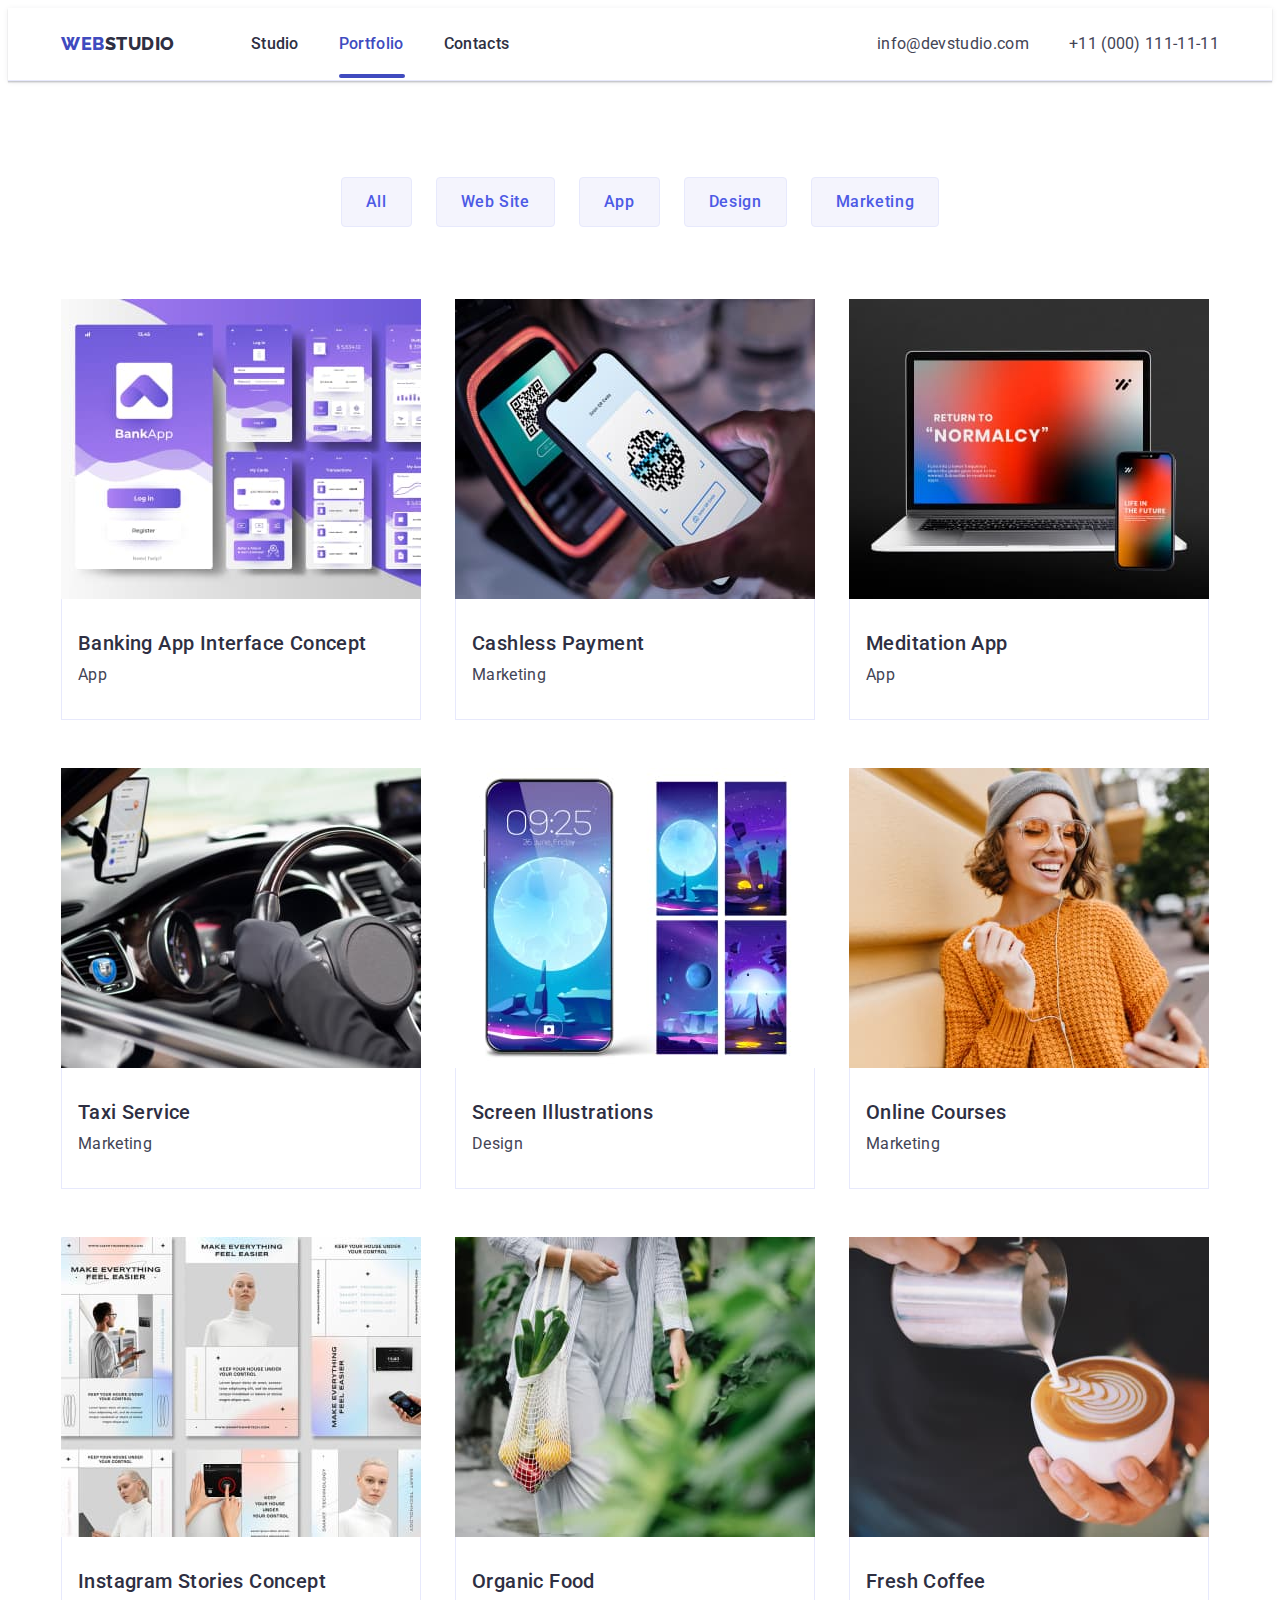
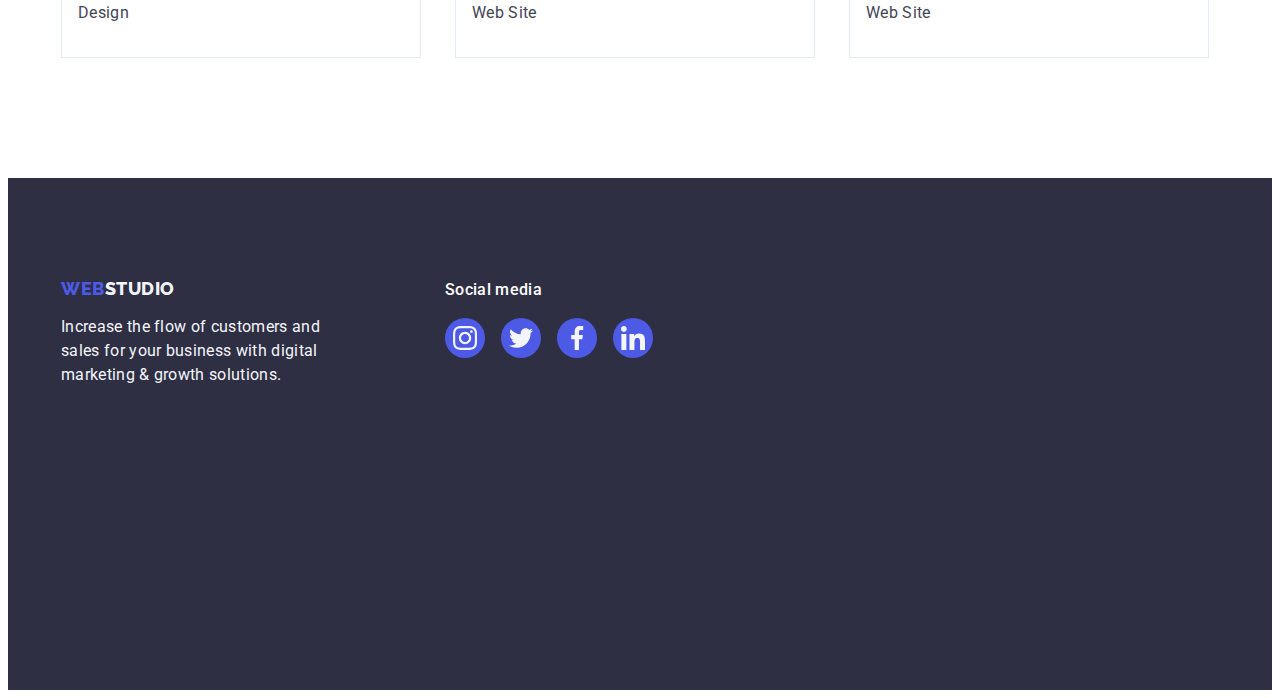
==== portfolio.html @ 7e8d389c "Initial commit" ====
<!DOCTYPE html>
<html lang="en">
<head>
   <meta charset="UTF-8">
   <meta name="viewport" content="width=device-width, initial-scale=1.0">
   <link rel="preconnect" href="https://fonts.googleapis.com">
   <link rel="preconnect" href="https://fonts.gstatic.com" crossorigin>
   <link href="https://fonts.googleapis.com/css2?family=Raleway:wght@800&family=Roboto:wght@400;500;700;900&display=swap" rel="stylesheet">
   <link rel="stylesheet" href="https://cdnjs.cloudflare.com/ajax/libs/modern-normalize/2.0.0/modern-normalize.min.css" integrity="sha512-4xo8blKMVCiXpTaLzQSLSw3KFOVPWhm/TRtuPVc4WG6kUgjH6J03IBuG7JZPkcWMxJ5huwaBpOpnwYElP/m6wg==" crossorigin="anonymous" referrerpolicy="no-referrer" />
   <link rel="stylesheet" href="./css/styles.css">
   <title>Portfolio</title>
</head>
<body>
   <header class="header">
      <div class="container">
         <nav class="header__nav">
            <a href="./portfolio.html" class="link">Web<span class="header__span">Studio</span></a>
            <ul class="list">
               <li class="list__block link">
                  <a href="./index.html" class="rows link">Studio</a>
               </li>
               <li class="list__block link">
                  <a href="./portfolio.html" class="rows link current-portfolio">Portfolio</a>
               </li>
               <li class="list__block link">
                  <a href="" class="rows link">Contacts</a>
               </li>
            </ul>
         </nav>
         <address class="header__contacts">
            <ul class="list">
               <li>
                  <a class="list link" href="mailto:info@devstudio.com">info@devstudio.com</a>
               </li>
               <li>
                  <a class="list link" href="tel:+110001111111">+11 (000) 111-11-11</a>
               </li>
            </ul>
         </address>
      </div>
   </header>
   <main>
      <section class="section categories">
         <div class="container">
            <h1 class="visually-hidden">abc</h1>
            <ul class="list first">
               <li>
                  <button class="categories__btn" type="button">All</button>
               </li>
               <li>
                  <button class="categories__btn" type="button">Web Site</button>
               </li>
               <li>
                  <button class="categories__btn" type="button">App</button>
               </li>
               <li>
                  <button class="categories__btn" type="button">Design</button>
               </li>
               <li>
                  <button class="categories__btn" type="button">Marketing</button>
               </li>
            </ul>
            <ul class="list second">
               <li class="list width">
                  <a class="link second-link" href="">
                     <div class="box-overlay">
                        <img width="360" height="300" src="./images/portfolio/img1.jpg" alt="Banking App Interface Concept">
                        <p class="paragraph overlay">14 Stylish and User-Friendly App Design Concepts · Task Manager App · Calorie Tracker App · Exotic Fruit Ecommerce App · Cloud Storage App</p>
                     </div>
                     <div class="link__border">
                        <h2 class="link__title">Banking App Interface Concept</h2>
                        <p class="link__descr">App</p>
                     </div>
                  </a>
               </li>
               <li class="list width">
                  <a href="" class="link second-link">
                     <div class="box-overlay">
                        <img width="360" height="300" src="./images/portfolio/img2.jpg" alt="Cashless Payment">
                        <p class="paragraph overlay">14 Stylish and User-Friendly App Design Concepts · Task Manager App · Calorie Tracker App · Exotic Fruit Ecommerce App · Cloud Storage App</p>
                     </div>
                     <div class="link__border">
                        <h2 class="link__title">Cashless Payment</h2>
                     <p class="link__descr">Marketing</p>
                     </div>
                  </a>
               </li>
               <li class="list width">
                  <a href="" class="link second-link">
                     <div class="box-overlay">
                        <img width="360" height="300" src="./images/portfolio/img3.jpg" alt="Meditation App">
                        <p class="paragraph overlay">14 Stylish and User-Friendly App Design Concepts · Task Manager App · Calorie Tracker App · Exotic Fruit Ecommerce App · Cloud Storage App</p>
                     </div>
                     <div class="link__border">
                        <h2 class="link__title">Meditation App</h2>
                     <p class="link__descr">App</p>
                     </div>
                  </a>
               </li>
               <li class="list width">
                  <a href="" class="link second-link">
                     <div class="box-overlay">
                        <img width="360" height="300" src="./images/portfolio/img4.jpg" alt="Taxi Service">
                        <p class="paragraph overlay">14 Stylish and User-Friendly App Design Concepts · Task Manager App · Calorie Tracker App · Exotic Fruit Ecommerce App · Cloud Storage App</p>
                     </div>
                     <div class="link__border">
                        <h2 class="link__title">Taxi Service</h2>
                     <p class="link__descr">Marketing</p>
                     </div>
                  </a>
               </li>
               <li class="list width">
                  <a href="" class="link second-link">
                     <div class="box-overlay">
                        <img width="360" height="300" src="./images/portfolio/img5.jpg" alt="Screen Illustrations">
                        <p class="paragraph overlay">14 Stylish and User-Friendly App Design Concepts · Task Manager App · Calorie Tracker App · Exotic Fruit Ecommerce App · Cloud Storage App</p>
                     </div>
                     <div class="link__border">
                        <h2 class="link__title">Screen Illustrations</h2>
                     <p class="link__descr">Design</p>
                     </div>
                  </a>
               </li>
               <li class="list width">
                  <a href="" class="link second-link">
                     <div class="box-overlay">
                        <img width="360" height="300" src="./images/portfolio/img6.jpg" alt="Online Courses">
                        <p class="paragraph overlay">14 Stylish and User-Friendly App Design Concepts · Task Manager App · Calorie Tracker App · Exotic Fruit Ecommerce App · Cloud Storage App</p>
                     </div>
                     <div class="link__border">
                        <h2 class="link__title">Online Courses</h2>
                     <p class="link__descr">Marketing</p>
                     </div>
                  </a>
               </li>
               <li class="list width">
                  <a class="link second-link" href="">
                     <div class="box-overlay">
                        <img width="360" height="300" src="./images/portfolio/img7.jpg" alt="Instagram Stories Concept">
                        <p class="paragraph overlay">14 Stylish and User-Friendly App Design Concepts · Task Manager App · Calorie Tracker App · Exotic Fruit Ecommerce App · Cloud Storage App</p>
                     </div>
                     <div class="link__border">
                        <h2 class="link__title">Instagram Stories Concept</h2>
                     <p class="link__descr">Design</p>
                     </div>
                  </a>
               </li>
               <li class="list width">
                  <a class="link second-link" href="">
                     <div class="box-overlay">
                        <img width="360" height="300" src="./images/portfolio/img8.jpg" alt="Organic Food">
                        <p class="paragraph overlay">14 Stylish and User-Friendly App Design Concepts · Task Manager App · Calorie Tracker App · Exotic Fruit Ecommerce App · Cloud Storage App</p>
                     </div>
                     <div class="link__border">
                        <h2 class="link__title">Organic Food</h2>
                        <p class="link__descr">Web Site</p>
                     </div>
                  </a>
               </li>
               <li class="list width">
                  <a class="link second-link" href="">
                     <div class="box-overlay">
                        <img width="360" height="300" src="./images/portfolio/img9.jpg" alt="Fresh Coffee">
                        <p class="paragraph overlay">14 Stylish and User-Friendly App Design Concepts · Task Manager App · Calorie Tracker App · Exotic Fruit Ecommerce App · Cloud Storage App</p>
                     </div>
                     <div class="link__border">
                        <h2 class="link__title">Fresh Coffee</h2>
                     <p class="link__descr">Web Site</p>
                     </div>
                  </a>
               </li>
            </ul>
         </div>
      </section>
   </main>
   <footer class="footer">
      <div class="container footer-box">
         <div class="footer-title">
            <a href="./portfolio.html" class="footer__link link">Web<span class="link__span">Studio</span></a>
            <p class="footer__descr">Increase the flow of customers and sales for your business with digital marketing & growth solutions.</p>
         </div>
         <div class="social-links-box">
            <p class="links-title">Social media</p>
         <ul class="list-box">
            <li class="team-icons svg">
               <a href="" class="team-icons svg-link">
                  <svg width="24" height="24" class="icon icon-footer"><use href="./images/icons.svg#icon-instagram"></use></svg>
               </a>
            </li>
            <li class="team-icons svg">
               <a href="" class="team-icons svg-link">
                  <svg width="24" height="24" class="icon icon-footer"><use href="./images/icons.svg#icon-twitter"></use></svg>
               </a>
            </li>
            <li class="team-icons svg">
               <a href="" class="team-icons svg-link">
                  <svg width="24" height="24" class="icon icon-footer"><use href="./images/icons.svg#icon-facebook"></use></svg>
               </a>
            </li>
            <li class="team-icons svg">
               <a href="" class="team-icons svg-link">
                  <svg width="24" height="24" class="icon icon-footer"><use href="./images/icons.svg#icon-linkedin"></use></svg>
               </a>
            </li>
            </ul>
      </div>
      </div>
   </footer>
   <script src="./js/modal.js"></script>
</body>
</html>
---- css/styles.css ----
.container {
   width: 1158px;
   margin: 0 auto;
   padding: 0 15px;
}
:root {
   --cloud: #f4f4fd;
   --cornflower: #e7e9fc;
   --iris: #4d5ae5;
   --navyblue: #2E2F42;
   --ocean: #404BBF;
   --slate: #434455;
   --white: #FFFFFF;
   --lightslate: #8E8F99;
   --green: #31d0aa;
}
h1, h2, h3, h4, h5, h6 {
   margin: 0;
}
p {
   margin: 0;
}
ul {
   margin: 0;
   padding-left: 0;
}

img {
   display: block;
   max-width: 100%;
}

.visually-hidden {
   position: absolute;
   width: 1px;
   height: 1px;
   margin: -1px;
   border: 0;
   padding: 0;
   white-space: nowrap;
   clip-path: inset(100%);
   clip: rect(0 0 0 0);
   overflow: hidden;
   }
body {
   font-family: "Roboto", sans-serif;
   list-style-type: none;
   color: var(--slate);
   background-color: var(--white);
}
.header {
   border-bottom: 1px solid var(--cornflower);
   box-shadow: 0px 2px 1px rgba(46, 47, 66, 0.08), 0px 1px 1px rgba(46, 47, 66, 0.16), 0px 1px 6px rgba(46, 47, 66, 0.08);
}

.header .container {
   display: flex;
   justify-content: space-between;
   align-items: center;
   margin-right: 332px;
   margin: 0 auto;
   padding: 0 15px;
   
}
.header__contacts {
}

.header__nav .list {
   list-style-type: none;
   display: flex;
   justify-content: space-between;
   align-items: center;
   gap: 40px; 
   position: relative;
}

.header__nav {
   display: flex;
   justify-content: space-between;
   align-items: center;
   /* gap: 76px; */
}

.header__contacts .list {
   display: flex;
   justify-content: space-between;
   transition: color 250ms cubic-bezier(0.4, 0, 0.2, 1);
   gap: 40px;
}
.header__nav .link {
   margin-right: 76px;
   position: relative;
   color: #404bbf;
}
.list__block.link {
   margin-right: 0;
   padding-top: 24px;
   padding-bottom: 24px;
}

.link__s {
   margin-right: 0;
}
.link__rows a:hover {
   color: var(--ocean);
}
.link__rows a:focus {
   color: var(--ocean);
}
.rows.link {
   margin-right: 0;
   color:  #404bbf;
   transition: color 250ms cubic-bezier(0.4, 0, 0.2, 1);
   /* padding: 24px 0; */
}

.section.list {
   padding: 120px 0;
}
.link {
   text-transform: uppercase;
   text-decoration: none;
   font-weight: 800;
   color: var(--navyblue);
   line-height: 1.17;
   line-height: 0.03em;
   font-size: 18px;
   font-family: "Raleway", sans-serif;
}
.link span {
   color: var(--iris);
}

.header__categories {
   list-style-type: none;

}
.header__contacts {
   font-style: normal;
   display: flex;
   align-items: center;
}
/* .section.main .container {
   height: 600px;
   padding: 188px 0;
   max-width: 1440px;
   background-repeat: no-repeat;
   background-position: center;
   background-size: cover;
   margin: 0 auto;
} */

.list a {
   color: var(--slate);
}
.link__rows.link {
   color: var(--navyblue);
   font-size: 16px;
   letter-spacing: 0.32px;
   font-weight: 500;
}
.header__categories a {
}

.list.link {
   font-family: "Roboto", sans-serif;
   font-size: 16px;
   line-height: 1.5;
   letter-spacing: 0.02em;
   font-style: normal;
   list-style-type: none;
   list-style: none; 
   text-transform: none;
   font-weight: 400;
}
.list.link a {
   font-size: 16px;
   line-height: 1.5;
   letter-spacing: 0.02em;
}
.list a {
   text-decoration: none;
   letter-spacing: 0.32px;
}
.section.main {
   padding: 188px 0px;
   background-image: linear-gradient(rgba(46, 47, 66, 0.7), rgba(46, 47, 66, 0.7)),
      url(../images/main_bg.jpg);
   background-repeat: no-repeat;
   background-position: center;
   background-size: cover;
   max-width: 1440px;
   margin: 0 auto;
}
.main__title {
   color: var(--white);
   font-size: 56px;
   line-height: 1.07;
   letter-spacing: 0.02em;
   max-width: 496px;
   text-align: center;
   flex-shrink: 0;
   margin: 0 auto;
   margin-bottom: 48px;
}
.main__button {
   font-family: "Roboto", sans-serif;
   color: #fff;
   background-color: #4D5AE5;
   font-size: 16px;
   font-weight: 500;
   line-height: 1.5;
   letter-spacing: 0.64px;
   cursor: pointer;
   display: block;
   padding: 16px 32px;
   align-items: flex-start;
   gap: 10px;
   margin: 0 auto;
   border-radius: 4px;
   min-width: 169px;
   height: 56px;
   border: none;
   transition: background-color 250ms cubic-bezier(0.4, 0, 0.2, 1);
}
.main__button:hover,
.main__button:focus {
   border: 1px solid transparent;
}
.main__button:hover {
   background-color: var(--ocean);
}
.main__button:focus {
   background-color: var(--ocean);
}

.list-logo {
   display: flex;
   align-items: center;
   justify-content: center;
   width: 264px;
   height: 112px;
   background-color: #f4f4fd;
   border-radius: 4px;
   margin-bottom: 8px;
}

.section .container .list {
   display: flex;
   column-gap: 24px;
   row-gap: 8px;
}
/* .section.list .list {
   display: flex;
   column-gap: 24px;
   flex-direction: row;
   justify-content: space-between;
}
.section.list .list .item {
   display: flex;
   margin-right: 24px;
   flex-direction: column;
   width: calc((100% - 72px) / 4);
   gap: 8px;
   align-items:start;
} */
.section.list .list .item:last-child {
   margin-right: 0;
}
.list .item {
   display: flex;
   width: calc((100% - 72px) / 4);
   flex-direction: column;
   gap: 8px;
   align-items: start;
}
.section.what .list {
   display: flex;
   gap: 24px;
}
.list .what {
   width: calc((100% - 48px) / 3);
}
.list__items {
   list-style-type: none;
   letter-spacing: 0.24px;
}
.list.main {
   width: calc((100% - 72px) / 4);
}

.list__title {
   font-weight: 500;
   font-size: 20px;
   line-height: 1.2;
   letter-spacing: 0.02em;
   color: var(--navyblue);
}
.list__descr {
   line-height: 1.5;
   letter-spacing: 0.02em;
   color: var(--slate);
   font-weight: 400;
   text-align: left;
}

.section.what {
   padding-bottom: 120px;
}
.what__title {
   font-size: 36px;
   font-weight: 700;
   letter-spacing: 0.02em;
   color: var(--navyblue);
   text-transform: capitalize;
   text-align: center;
   line-height: 1.11;
   margin-bottom: 72px;
}
/* .section .what li {
   list-style-type: none;
} */
.section.team {
   background-color: #F4F4FD;
   padding: 120px 0;
}
.team__title {
   text-align: center;
   font-size: 36px;
   line-height: 1.11;
   letter-spacing: 0.02em;
   text-transform: capitalize;
   color: var(--navyblue);
   margin-bottom: 72px;
}
.team li {
   list-style-type: none;
}
.section.team {
   display: flex;
   justify-content: center;
   gap: 24px;
}
.section.team .list {
   display: flex;
}

.list__title {
   text-align: center;
   margin-bottom: 8px;
}
.team__subitem {
   padding: 32px 0;
}
.team__item {
   background-color: #fff;
   text-align: center;
   display: inline-flex;
   padding-bottom: 0px;
   flex-direction: column;
   justify-content: center;
   align-items: center;
   border-radius: 0px 0px 4px 4px;
   box-shadow: 0px 1px 6px rgba(46, 47, 66, 0.08), 0px 1px 1px rgba(46, 47, 66, 0.16), 0px 2px 1px rgba(46, 47, 66, 0.08);;

}
.team__subitem {
   padding: 32px 0;
}
.team-icons {
   display: flex;
   justify-content: center;
   gap: 24px;
}
.svg {
   width: 40px;
   height: 40px;
}

.svg svg {
   fill: var(--cloud);
}
.svg-link {
   width: 100%;
   height: 100%;
   background-color: var(--iris);
   border-radius: 50%;
   display: flex;
   align-items: center;
   justify-content: center;
   transition: background-color 250ms cubic-bezier(0.4, 0, 0.2, 1);
}
.svg-link.team:hover,
.svg-link.team:focus {
   background-color: #404bbf;
}
.svg-link:hover,
.svg-link:focus {
   background-color: var(--green);
}
.icon-footer {
   fill: var(--cloud);
}
.team-descr {
   text-align: center;
   padding-bottom: 8px;
}
.footer {
   color: #fff;
   background-color: #2E2F42;
   height: 312px;
   /* display: flex;
   flex-direction: column;
   justify-content: center; */
   padding: 100px 0;
}

.footer__descr {
   width: 264px;
}
.link {
   font-family: "Raleway", sans-serif;
   text-transform: uppercase;
   text-decoration: none;
   font-weight: 800;
   color: var(--iris);
   line-height: 1.17;
   letter-spacing: 0.03em;
   font-size: 18px;
}
.footer__text {
   color: var(--cloud);
}


.footer__descr {
   line-height: 1.5;
   color: var(--cloud);
   letter-spacing: 0.02em;
}

/* Portfolio HMTL */
.header__categories a:hover {
   color: var(--navyblue);
}
.link {
   font-family: "Raleway", sans-serif;
   line-height: 1.17;
   letter-spacing: 0.03em;
   color: var(--iris);
   text-decoration: none;
}
.link span {
   color: var(--navyblue);
}
.header_nav ul {
   text-decoration: none;
}
.header_nav a {
   text-decoration: none;
}
.span {
   color: var(--cloud);
}
.footer__text {
   color: var(--cloud);
}

.list {
   list-style-type: none;
   text-decoration: none;
   list-style:none;
   font-weight: 500;
   font-size: 16px;
   line-height: 1.5;
   letter-spacing: 0.02em;
   color: var(--navyblue);
}
.list a:hover {
   color: var(--ocean);
}
.list a:focus {
   color: var(--ocean);
}
.list__block {
   font-weight: 500;
   font-size: 16px;
   line-height: 1.5;
   letter-spacing: 0.02em;
   color: var(--navyblue);
}


.list__text {
   font-weight: 500;
   line-height: 1.5;
   letter-spacing: 0.02em;
   color: var(--navyblue);
}
.list__text span {
   color: var(--navyblue);
}

address {
   font-style: none;
}
address a:hover {
   color: var(--ocean);
}
address a:focus {
   color: var(--ocean);
}

.list_link {
   text-decoration: none;
   color: #434455;
   font-size: 16px;
   line-height: 1.5;
   letter-spacing: 0.02em;
}
.list__block a:hover {
   color: var(--ocean);
}
/* .categories ul {
   list-style-type: none;
} */
.header__categories a:hover {
   color: var(--ocean);
}
.header__categories a:focus {
   color: var(--ocean);
}
.categories {

}

.categories__btn {
   font-family: "Roboto", sans-serif;
   font-weight: 500;
   line-height: 1.5;
   letter-spacing: 0.04em;
   font-size: 16px;
   color: #4D5AE5;
   background-color: #F4F4FD;
   text-align: center;
   border: none;
   cursor: pointer;
   transition: color 250ms cubic-bezier(0.4, 0, 0.2, 1), background-color 250ms cubic-bezier(0.4, 0, 0.2, 1), border-color 250ms cubic-bezier(0.4, 0, 0.2, 1), box-shadow 250ms cubic-bezier(0.4, 0, 0.2, 1);
}

.categories__btn:hover {
   background-color: #404BBF;
   color: #ffffff;
   border: 1px solid transparent;
   box-shadow: 0px 3px 1px rgba(0, 0, 0, 0.1), 0px 2px 1px rgba(0, 0, 0, 0.08), 0px 2px 2px rgba(0, 0, 0, 0.12); ;
}
.categories__btn:focus {
   background-color: #404BBF;
   color: #ffffff;
   border: 1px solid transparent;
   box-shadow: 0px 3px 1px rgba(0, 0, 0, 0.1), 0px 2px 1px rgba(0, 0, 0, 0.08), 0px 2px 2px rgba(0, 0, 0, 0.12); 
}
.list ul {
   list-style-type: none;
}
.list__item {
   border: 1px solid #E7E9FC;
}
.link__title {
   font-family: "Roboto", sans-serif;
   text-transform: capitalize;
   font-weight: 500;
   font-size: 20px;
   line-height: 1.2;
   letter-spacing: 0.02em;
   color: var(--navyblue);
}
.link__descr {
   font-family: "Roboto", sans-serif;
   font-size: 16px;
   font-weight: 400;
   text-transform: none;
   line-height: 1.5;
   letter-spacing: 0.02em;
   color: var(--slate);

}
.footer__logo {
   font-family: "Raleway",sans-serif;
   font-weight: 800;
}
.footer__link.link {
   text-transform: uppercase;
   text-decoration: none;
   font-weight: 800;
   color: var(--iris);
   line-height: 1.17;
   letter-spacing: 0.03em;
   font-size: 18px;
   font-family: "Raleway", sans-serif;
   display: inline-block;
   margin-bottom: 16px;
}
.footer__link span {
   color: var(--cloud);
}
.rows.link {
   font-family: "Roboto", sans-serif;
   text-transform: none;
   font-size: 16px;
   font-weight: 500;
   line-height: 1.5;
   color: var(--navyblue);
   padding: 24px 0;
}

.section.categories {
   padding-top: 96px;
   padding-bottom: 120px;
}
.section.categories .list.first {
   display: flex;
   justify-content: center;
   align-items: flex-start;
   gap: 24px;
   margin-bottom: 72px;
}

.section.categories .categories__btn {
   padding: 12px 24px;
   border-radius: 4px;
   border: 1px solid var(--cornflower);
}
.section.categories .categories__btn:hover {
   border: 1px solid transparent;
}
.section.categories .categories__btn:focus {
   border: 1px solid transparent;
}
.section.categories .list.second {
   display: flex;
   flex-shrink: 0;
   flex-wrap: wrap;
   column-gap: 24px;
   row-gap: 48px;
}

.section.categories .link {
}

.list.second img {
}
.list.second .link__title {
   margin-bottom: 8px;
}
.link__descr {
}
.link__border {
   border-bottom: 1px solid var(--cornflower);
   border-right: 1px solid var(--cornflower);
   border-left: 1px solid var(--cornflower);
   padding: 32px 16px
}

.list.width {
   width: calc((100% - 48px) / 3);
}

.customers-title {
   text-align: center;
   font-family: "Roboto";
   font-size: 36px;
   font-style: normal;
   font-weight: 700;
   line-height: 1.11;
   letter-spacing: 0.02em;
   color: var(--navyblue);
   margin-bottom: 72px;
}
.customers-list {
   display: flex;
   gap: 24px;
}
.private {
   list-style-type: none;
}
.subitem {
   display: flex;
   flex-direction: column;
}
.section.customers {
   padding: 120px 0px;
}
.customers-item {
   display: flex;
}
.icon-instagram {
   fill: var(--cloud);
}
.icon-twitter {
   fill: var(--cloud);
}
.icon-facebook {
   fill: var(--cloud);
}
.icon-linkedin {
   fill: var(--cloud);
}
.current {
   position: relative;
   color: var(--ocean);
   transition: color 250ms cubic-bezier(0.4, 0, 0.2, 1);
}
.current-index::after {
   content: '';
   position: absolute;
   bottom: -1px;
   left: 0;
   width: 46px;
   height: 4px;
   border-radius: 2px;
   background-color: var(--ocean);
}
.customers-item {
   width: calc((100% - 120px) / 6);
   height: 88px;
}
.site {
      padding: 16px 32px;
      border-radius: 4px;
      border: 1px solid var(--lightslate);
      display: flex;
      align-items: center;
      justify-content: center;
      height: 100%;
      width: 100%;
      color: var(--lightslate);
      transition: border-color 250ms cubic-bezier(0.4, 0, 0.2, 1),
      color 250ms cubic-bezier(0.4, 0, 0.2, 1);
}
.site:hover,
.site:focus {
   border: 1px solid var(--ocean);
   color: var(--ocean);
}
.customers-icon {
   fill: currentColor;
}
.footer-box {
   display: flex;
   align-items: baseline;
}
.footer-title {
   margin-right: 120px;
}
.links-title {
   font-weight: 500;
   color: var(--white);
   margin-bottom: 16px;
   line-height: 1.5;
   letter-spacing: 0.02em;
}
.list-box {
   display: flex;
   gap: 16px;
}
.modal {
   position: fixed;
   top: 0;
   left: 0;
   width: 100%;
   height: 100%;
   background-color: rgba(46, 47, 66, 0.4);
   transition: opacity 250ms cubic-bezier(0.4, 0, 0.2, 1), visibility 250ms cubic-bezier(0.4, 0, 0.2, 1);

}
.is-hidden {
   visibility: hidden;
   opacity: 0;
   pointer-events: none;
}
.modal-open {
   position: absolute;
   top: 50%;
   left: 50%;
   width: 408px;
   min-height: 584px;
   background-color: #fcfcfc;
   box-shadow: 0px 1px 1px rgba(0, 0, 0, 0.14), 0px 1px 3px rgba(0, 0, 0, 0.12), 0px 2px 1px rgba(0, 0, 0, 0.2);
   border-radius: 4px;
   transform: translate(-50%, -50%) scale(1);
   transition: transform 250ms cubic-bezier(0.4, 0, 0.2, 1);

}
.close-modal {
   position: absolute;
   top: 24px;
   right: 24px;
   width: 24px;
   height: 24px;
   border-radius: 50%;
   display: flex;
   align-items: center;
   justify-content: center;
   background-color: #e7e9fc;
   border: 1px solid rgba(0, 0, 0, 0.1);
   padding: 0;
   cursor: pointer;
   transition: background-color 250ms cubic-bezier(0.4, 0, 0.2, 1), border 250ms cubic-bezier(0.4, 0, 0.2, 1);
}
.close-modal:hover,
.close-modal:focus {
   background-color: #404bbf;
   border: none;
   fill: #ffffff;

}
.icon-close-modal {
   transition: fill 250ms cubic-bezier(0.4, 0, 0.2, 1);
}
.icon-close-modal:hover,
.icon-close-modal:focus {
   fill: var(--white);
}
.rows.link.current-index {
   color: #404bbf;
}
.icon .icon {
   fill: var(--cloud);
}
.rows.link.current-portfolio {
   color: #404bbf;
}
.rows.link.current-portfolio::after {
   content: '';
   position: absolute;
   left: 0;
   bottom: -1px;
   height: 4px;
   background-color: var(--ocean);
   border-radius: 2px;
   width: 66px;
}
.second-link {
   transition: box-shadow 250ms cubic-bezier(0.4, 0, 0.2, 1);
}
.second-link:hover,
.second-link:focus {
   
   box-shadow:  0px 1px 6px rgba(46, 47, 66, 0.08), 0px 1px 1px rgba(46, 47, 66, 0.16), 0px 2px 1px rgba(46, 47, 66, 0.08);
}
.box-overlay {
   position: relative;
   overflow: hidden;
}
.paragraph.overlay {
   font-family: 'Roboto';
   font-weight: 400;
   position: absolute;
   top: 0;
   font-size: 16px;
   line-height: 1.5;
   letter-spacing: 0.02em;
   color: var(--cloud);
   padding: 40px 32px;
   background-color: #4d5ae5;
   height: 100%;
   width: 100%;
   transform: translateY(100%);
   transition: transform 250ms cubic-bezier(0.4, 0, 0.2, 1);
}
.second-link:hover .overlay,
.second-link:focus .overlay {
   transform: translateY(0%);
}
.svg-link .footer {
   width: 100%;
   height: 100%;
   background-color: var(--iris);
   border-radius: 50%;
   display: flex;
   align-items: center;
   justify-content: center;
   transition: background-color 250ms cubic-bezier(0.4, 0, 0.2, 1);
}
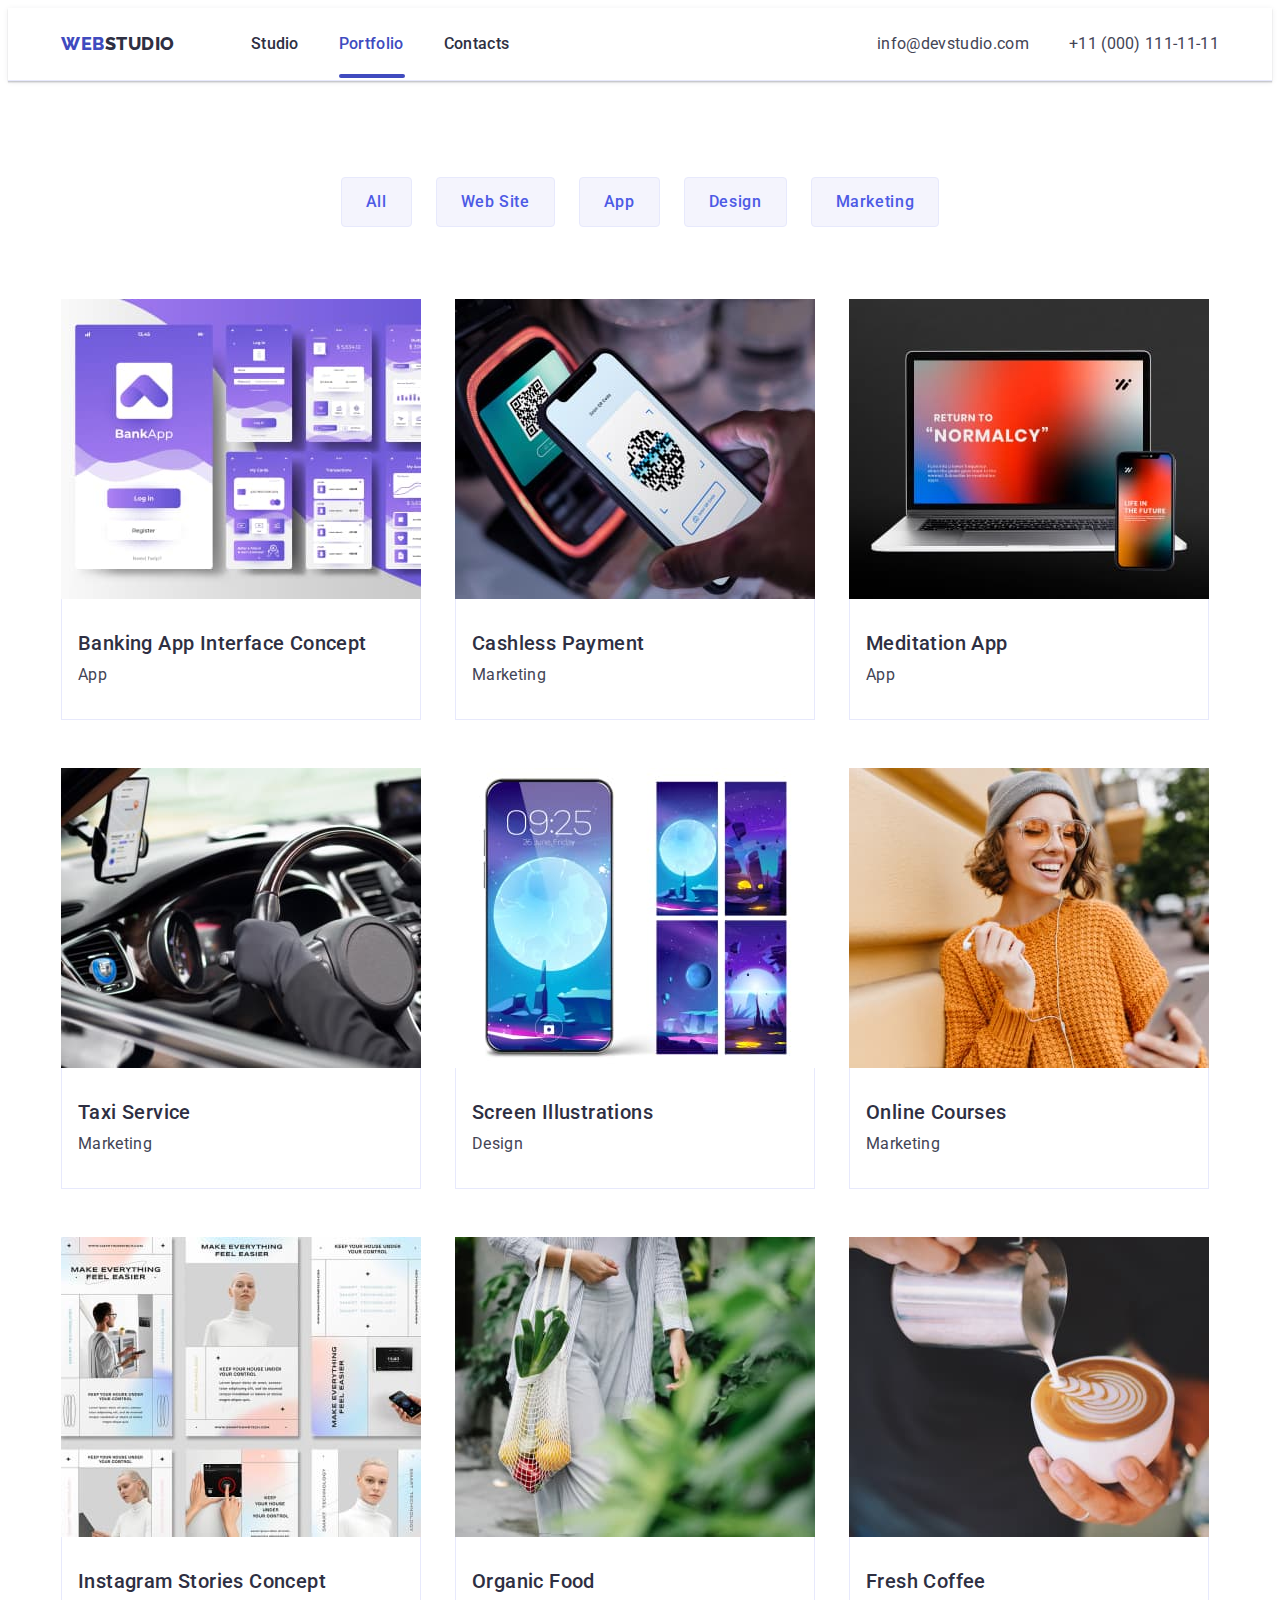
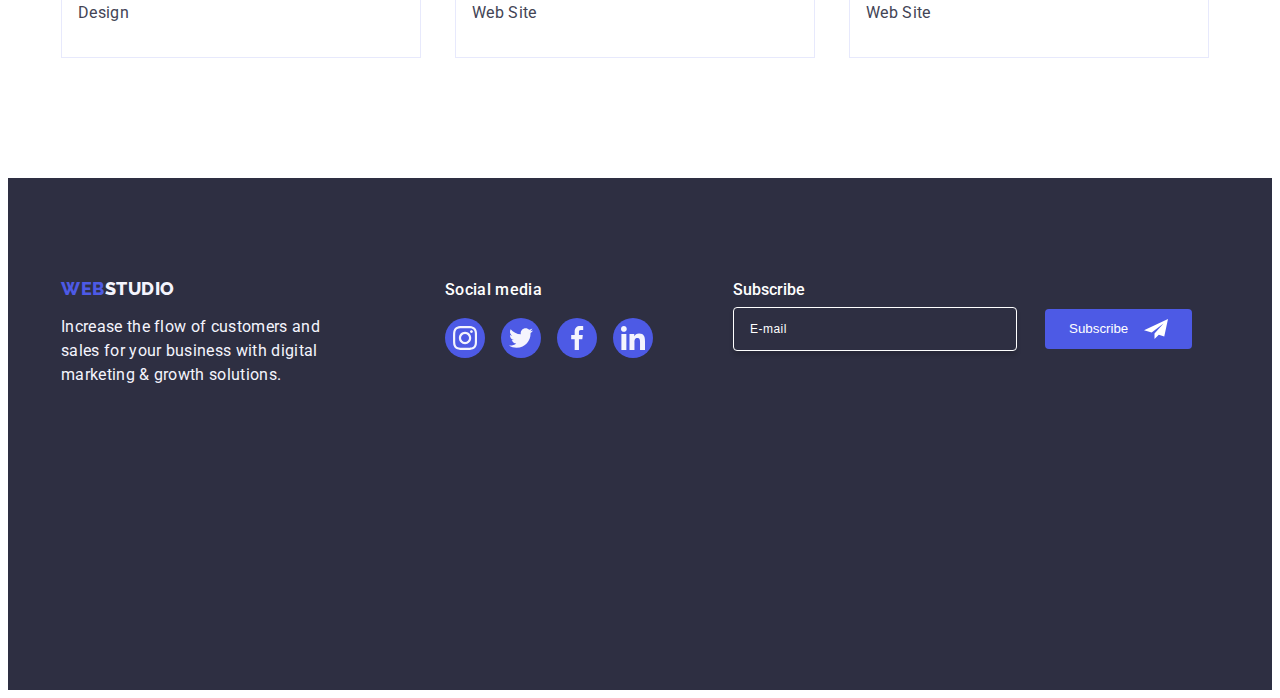
==== commit eb0fe431: "update" ====
--- a/portfolio.html
+++ b/portfolio.html
@@ -204,6 +204,18 @@
             </li>
             </ul>
       </div>
+      <div class="footer-subscribe">
+         <p class="form-title">Subscribe</p>
+         <form name="subscribe" class="form-subscribe">
+            <label class="label-footer">
+               <input type="email" name="email" class="input-subscribe" placeholder="E-mail">
+            </label>
+            <button class="subscribe-btn" type="submit">
+               Subscribe
+               <svg width="24" height="24" class="icon-telegram"><use href="./images/icons.svg#icon-telegram"></use></svg>
+            </button>
+         </form>
+      </div>
       </div>
    </footer>
    <script src="./js/modal.js"></script>
--- a/css/styles.css
+++ b/css/styles.css
@@ -13,6 +13,7 @@
    --white: #FFFFFF;
    --lightslate: #8E8F99;
    --green: #31d0aa;
+   --navyblye-modal: rgba(46, 47, 66, 0.40);
 }
 h1, h2, h3, h4, h5, h6 {
    margin: 0;
@@ -790,6 +791,7 @@
    border-radius: 4px;
    transform: translate(-50%, -50%) scale(1);
    transition: transform 250ms cubic-bezier(0.4, 0, 0.2, 1);
+   padding: 72px 24px 24px 24px;
 
 }
 .close-modal {
@@ -883,3 +885,161 @@
    justify-content: center;
    transition: background-color 250ms cubic-bezier(0.4, 0, 0.2, 1);
 }
+
+.footer-subscribe {
+   margin-left: 80px;
+}
+.form-title {
+   font-weight: 500;
+   font-size: 16px;
+   line-height: 0.2em;
+   margin-bottom: 16px;
+}
+.input-subscribe {
+   background-color: var(--navyblue);
+   border-radius: 4px;
+   border: 1px solid var(--white, #FFF);
+   box-shadow: 0px 4px 4px 0px rgba(0, 0, 0, 0.15);
+   width: 264px;
+   height: 40px;
+   transition: border 250ms cubic-bezier(0.4, 0, 0.2, 1);
+   padding-left: 16px;
+   color: var(--white);
+   font-size: 12px;
+   font-style: normal;
+   font-weight: 400;
+   line-height: 24px;
+   letter-spacing: 0.48px;
+}
+.input-subscribe::placeholder {
+   color: var(--white);
+   font-size: 12px;
+   font-style: normal;
+   font-weight: 400;
+   line-height: 24px;
+   letter-spacing: 0.48px;
+}
+.input-subscribe:placeholder-shown:hover,
+.input-subscribe:placeholder-shown:focus {
+   border: 1px solid #4D5AE5;
+}
+.subscribe-btn {
+   margin-left: 24px;
+   background-color: var(--iris);
+   border-radius: 4px;
+   border: none;
+   padding: 8px 24px;
+   font-weight: 500;
+   display: inline-flex;
+   align-items: center;
+   color: var(--white);
+   cursor: pointer;
+   transition: background-color 250ms cubic-bezier(0.4, 0, 0.2, 1);
+}
+.icon-telegram {
+   fill: var(--white);
+   margin-left: 16px;
+}
+.subscribe-btn:hover,
+.subscribe-btn:focus {
+   background-color: var(--ocean);
+   box-shadow: 0px 4px 4px 0px rgba(0, 0, 0, 0.15);
+}
+
+.modal-title {
+   color: var(--navyblue);
+   text-align: center;
+   font-weight: 500;
+   line-height: 1.5;
+   letter-spacing: 0.32px;
+   margin-bottom: 16px;
+}
+.modal-form {
+   display: flex;
+   flex-direction: column;
+}
+.modal-form-box {
+   margin-bottom: 8px;
+}
+.modal-label {
+   margin-bottom: 4px;
+}
+.input-box {
+   position: relative;
+}
+.modal-input {
+   height: 40px;
+   width: 100%;
+   border-radius: 4px;
+   border: 1px solid var(--navyblye-modal);
+   background-color: transparent;
+   padding-left: 38px;
+   outline: transparent;
+   transition: border-color 250ms cubic-bezier(0.4, 0, 0.2, 1);
+}
+.icon-modal {
+   position: absolute;
+   top: 50%;
+   left: 16px;
+   transform: translateY(-50%);
+   transition: fill 250ms cubic-bezier(0.4, 0, 0.2, 1);
+}
+.modal-input:focus-within + .icon-modal {
+   fill: var(--iris);
+}
+.modal-form-textarea {
+   margin-bottom: 16px;
+}
+.modal-textarea {
+   height: 120px;
+   width: 100%;
+   border: 1px solid var(--navyblye-modal);
+   padding: 8px 16px;
+   background-color: transparent;
+   resize: none;
+   transition: border-color 250ms cubic-bezier(0.4, 0, 0.2, 1);
+}
+.modal-textarea::placeholder {
+   color: var(--navyblye-modal);
+}
+.modal-input:focus-within {
+   border-radius: 4px;
+   border: 1px solid var(--iris);
+}
+.modal-textarea:focus-within {
+   border-radius: 4px;
+   border: 1px solid var(--iris);
+}
+.box-privacy-policy {
+   display: flex;
+   align-items: baseline;
+   margin-bottom: 24px;
+}
+.link-privacy-policy {
+   color: var(--iris);
+}
+
+.span-checkbox-icon {
+   width: 16px;
+   height: 16px;
+   border: 1px solid rgba(46, 47, 66, 0.4);
+   border-radius: 2px;
+   display: inline-flex;
+   align-items: center;
+   justify-content: center;
+   fill: transparent;
+   transition: background-color 250ms cubic-bezier(0.4, 0, 0.2, 1),
+   border 250ms cubic-bezier(0.4, 0, 0.2, 1), fill 250ms cubic-bezier(0.4, 0, 0.2, 1);
+   margin-right: 8px;
+}
+input[type='checkbox']:checked + .text-modal .span-checkbox-icon {
+   background-color: var(--ocean);
+   border: none;
+   fill: var(--cloud);
+}
+.text-modal {
+   display: block;
+   margin-bottom: 4px;
+   font-size: 12px;
+   line-height: 1.16;
+}
